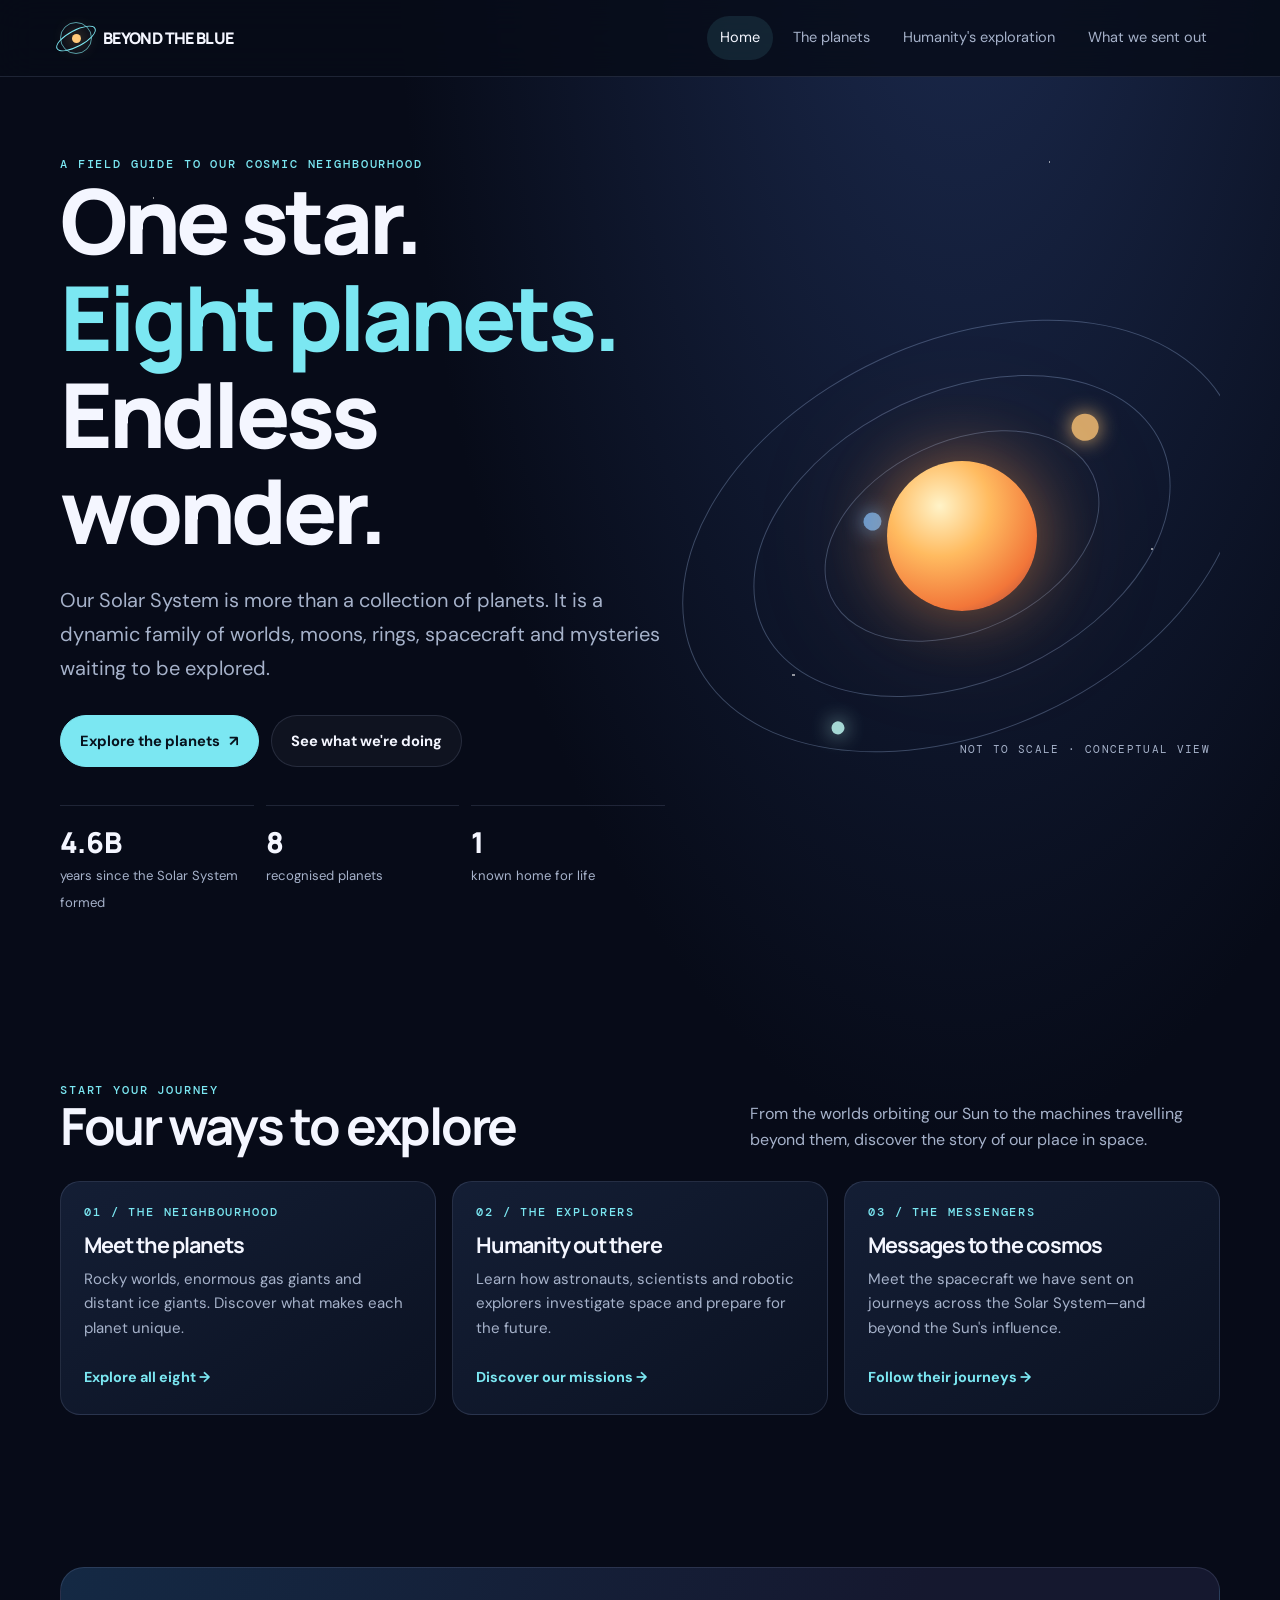
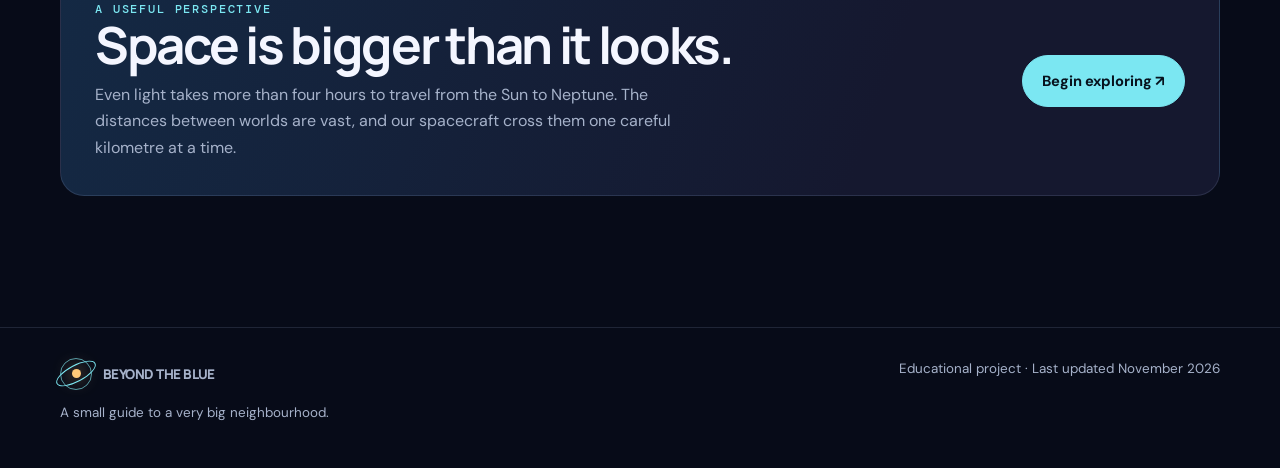
==== index.html @ 7b721534 "All the ai code All the ai code" ====
<!doctype html>
<html lang="en"><head><meta charset="utf-8"><meta name="viewport" content="width=device-width, initial-scale=1"><meta name="description" content="An interactive introduction to our Solar System, space exploration and humanity's spacecraft."><title>Explore the Solar System | Beyond the Blue</title><link rel="stylesheet" href="style.css"></head>
<body><div class="starfield"></div><header class="topbar"><div class="shell nav"><a class="brand" href="index.html"><span class="brand-mark"></span><span>BEYOND THE BLUE</span></a><button class="menu-toggle" aria-expanded="false" aria-label="Open navigation">Menu</button><nav class="navlinks"><a class="active" href="index.html">Home</a><a class="" href="planets.html">The planets</a><a class="" href="humanity.html">Humanity's exploration</a><a class="" href="outbound.html">What we sent out</a></nav></div></header>

<main><section class="shell hero"><div class="hero-copy"><div class="eyebrow">A field guide to our cosmic neighbourhood</div><h1>One star.<br><span>Eight planets.</span><br>Endless wonder.</h1><p class="lead">Our Solar System is more than a collection of planets. It is a dynamic family of worlds, moons, rings, spacecraft and mysteries waiting to be explored.</p><div class="actions"><a class="btn btn-primary" href="planets.html">Explore the planets <span>↗</span></a><a class="btn btn-ghost" href="humanity.html">See what we're doing</a></div><div class="stat-row"><div class="stat"><strong>4.6B</strong><span>years since the Solar System formed</span></div><div class="stat"><strong>8</strong><span>recognised planets</span></div><div class="stat"><strong>1</strong><span>known home for life</span></div></div></div><div class="hero-art" aria-label="Stylised illustration of the Sun and planets"><div class="orbit one"><i class="orb a"></i></div><div class="orbit two"><i class="orb b"></i></div><div class="orbit three"><i class="orb c"></i></div><div class="sun"></div><div class="orbit-label">NOT TO SCALE · CONCEPTUAL VIEW</div></div></section>
<section class="section"><div class="shell"><div class="section-head"><div><div class="eyebrow">Start your journey</div><h2>Four ways to explore</h2></div><p>From the worlds orbiting our Sun to the machines travelling beyond them, discover the story of our place in space.</p></div><div class="grid"><article class="card"><div class="eyebrow">01 / The neighbourhood</div><h3>Meet the planets</h3><p>Rocky worlds, enormous gas giants and distant ice giants. Discover what makes each planet unique.</p><a class="card-link" href="planets.html">Explore all eight →</a></article><article class="card"><div class="eyebrow">02 / The explorers</div><h3>Humanity out there</h3><p>Learn how astronauts, scientists and robotic explorers investigate space and prepare for the future.</p><a class="card-link" href="humanity.html">Discover our missions →</a></article><article class="card"><div class="eyebrow">03 / The messengers</div><h3>Messages to the cosmos</h3><p>Meet the spacecraft we have sent on journeys across the Solar System—and beyond the Sun's influence.</p><a class="card-link" href="outbound.html">Follow their journeys →</a></article></div></div></section>
<section class="section"><div class="shell"><div class="banner"><div><div class="eyebrow">A useful perspective</div><h2>Space is bigger than it looks.</h2><p>Even light takes more than four hours to travel from the Sun to Neptune. The distances between worlds are vast, and our spacecraft cross them one careful kilometre at a time.</p></div><a class="btn btn-primary" href="planets.html">Begin exploring ↗</a></div></div></section></main>

<footer class="footer"><div class="shell footer-inner"><div><a class="brand" href="index.html"><span class="brand-mark"></span><span>BEYOND THE BLUE</span></a><p style="margin:12px 0 0">A small guide to a very big neighbourhood.</p></div><span>Educational project · Last updated November 2026</span></div></footer><script src="script.js"></script></body></html>
---- style.css ----
@import url('https://fonts.googleapis.com/css2?family=DM+Mono:wght@400;500&family=DM+Sans:wght@400;500;600;700&family=Manrope:wght@400;500;600;700;800&display=swap');
:root{--bg:#070b18;--panel:#10182b;--panel2:#131f35;--text:#f4f6ff;--muted:#a6b2ca;--line:rgba(190,207,255,.13);--cyan:#7be7f2;--gold:#ffc979;--violet:#a99bff;--max:1160px}
*{box-sizing:border-box}html{scroll-behavior:smooth}body{margin:0;background:radial-gradient(ellipse at 75% -10%,#1c2b50 0,transparent 42%),var(--bg);color:var(--text);font-family:'DM Sans',sans-serif;line-height:1.65}a{color:inherit;text-decoration:none}button{font:inherit}.shell{width:min(var(--max),calc(100% - 48px));margin:auto}.topbar{position:sticky;top:0;z-index:30;background:rgba(7,11,24,.82);backdrop-filter:blur(18px);border-bottom:1px solid var(--line)}.nav{height:76px;display:flex;align-items:center;justify-content:space-between;gap:24px}.brand{display:flex;align-items:center;gap:11px;font-family:Manrope,sans-serif;font-weight:800;letter-spacing:-.04em}.brand-mark{width:32px;height:32px;border:1px solid rgba(123,231,242,.65);border-radius:50%;position:relative;display:grid;place-items:center}.brand-mark:before{content:"";width:9px;height:9px;border-radius:50%;background:var(--gold);box-shadow:0 0 18px var(--gold)}.brand-mark:after{content:"";position:absolute;width:42px;height:15px;border:1px solid var(--cyan);border-radius:50%;transform:rotate(-28deg)}.navlinks{display:flex;align-items:center;gap:7px}.navlinks a{font-size:.91rem;color:var(--muted);padding:10px 13px;border-radius:999px;transition:.2s}.navlinks a:hover,.navlinks a.active{color:var(--text);background:rgba(123,231,242,.1)}.menu-toggle{display:none;background:none;color:var(--text);border:1px solid var(--line);border-radius:10px;padding:8px 12px}.eyebrow{font:500 .72rem 'DM Mono',monospace;letter-spacing:.16em;text-transform:uppercase;color:var(--cyan)}h1,h2,h3{font-family:Manrope,sans-serif;line-height:1.08;letter-spacing:-.045em;margin:0}h1{font-size:clamp(3.1rem,7vw,6.6rem);font-weight:800}h2{font-size:clamp(2rem,4vw,3.6rem)}h3{font-size:1.35rem}p{color:var(--muted);margin:0 0 1rem}.lead{font-size:clamp(1.08rem,2vw,1.25rem);max-width:640px;line-height:1.7}.hero{min-height:660px;display:grid;grid-template-columns:1.08fr .92fr;align-items:center;gap:40px;padding:80px 0 92px;position:relative;overflow:hidden}.hero-copy{position:relative;z-index:2}.hero h1 span{color:var(--cyan)}.hero .lead{margin:24px 0 30px}.actions{display:flex;gap:12px;flex-wrap:wrap}.btn{display:inline-flex;align-items:center;justify-content:center;gap:9px;padding:13px 19px;border-radius:999px;font-weight:700;font-size:.92rem;border:1px solid var(--line);transition:transform .2s,background .2s}.btn:hover{transform:translateY(-2px)}.btn-primary{background:var(--cyan);color:#07121d;border-color:var(--cyan)}.btn-ghost{color:var(--text);background:rgba(255,255,255,.035)}.hero-art{height:480px;position:relative;display:grid;place-items:center}.sun{width:150px;height:150px;border-radius:50%;background:radial-gradient(circle at 35% 30%,#fff3c8,#ffbb60 35%,#f27639 72%,#8e3b42);box-shadow:0 0 65px #ff9d4b77,0 0 150px #ff9d4b30;position:absolute;z-index:2}.orbit{position:absolute;border:1px solid rgba(179,207,255,.28);border-radius:50%;transform:rotate(-25deg)}.orbit.one{width:290px;height:190px}.orbit.two{width:440px;height:290px}.orbit.three{width:590px;height:390px}.orb{position:absolute;border-radius:50%;box-shadow:0 0 20px currentColor}.orb.a{width:18px;height:18px;background:#5c9bdb;color:#5c9bdb;top:18%;left:21%}.orb.b{width:27px;height:27px;background:#d5a76a;color:#d5a76a;right:11%;top:29%}.orb.c{width:13px;height:13px;background:#a5d7d4;color:#a5d7d4;bottom:17%;left:16%}.orbit-label{position:absolute;bottom:20px;right:10px;font: .7rem 'DM Mono',monospace;color:var(--muted);letter-spacing:.12em}.starfield{position:absolute;inset:0;pointer-events:none;background-image:radial-gradient(1px 1px at 12% 22%,#fff 98%,transparent),radial-gradient(1px 1px at 82% 18%,#fff 98%,transparent),radial-gradient(1.5px 1.5px at 62% 75%,#fff 98%,transparent),radial-gradient(1px 1px at 32% 82%,#fff 98%,transparent),radial-gradient(1px 1px at 90% 61%,#fff 98%,transparent);opacity:.55}.section{padding:76px 0}.section-head{display:flex;justify-content:space-between;align-items:end;gap:30px;margin-bottom:28px}.section-head p{max-width:470px;margin:0}.grid{display:grid;grid-template-columns:repeat(3,1fr);gap:16px}.card{background:linear-gradient(145deg,rgba(21,32,55,.94),rgba(12,19,35,.94));border:1px solid var(--line);border-radius:20px;padding:23px;min-height:190px;position:relative;overflow:hidden}.card p{font-size:.94rem}.card .eyebrow{margin-bottom:13px}.card h3{margin-bottom:10px}.card-link{display:inline-flex;margin-top:9px;color:var(--cyan);font-weight:700;font-size:.9rem}.stat-row{display:grid;grid-template-columns:repeat(3,1fr);gap:12px;margin-top:38px}.stat{border-top:1px solid var(--line);padding-top:16px}.stat strong{display:block;font:800 1.8rem Manrope,sans-serif}.stat span{color:var(--muted);font-size:.82rem}.banner{border:1px solid var(--line);border-radius:24px;padding:34px;background:linear-gradient(110deg,#142944,#15182f 70%);display:flex;align-items:center;justify-content:space-between;gap:24px}.banner p{max-width:580px;margin:10px 0 0}.page-hero{padding:82px 0 54px;position:relative}.page-hero h1{font-size:clamp(2.8rem,6vw,5.4rem);max-width:850px;margin:15px 0 20px}.page-hero .lead{max-width:760px}.planet-layout{display:grid;grid-template-columns:280px 1fr;gap:22px;align-items:start}.planet-list{display:grid;gap:8px;position:sticky;top:96px}.planet-tab{display:flex;align-items:center;gap:13px;text-align:left;padding:12px 14px;border:1px solid transparent;border-radius:13px;background:transparent;color:var(--muted);cursor:pointer}.planet-tab:hover,.planet-tab.active{background:rgba(123,231,242,.08);border-color:var(--line);color:var(--text)}.planet-dot{width:18px;height:18px;border-radius:50%;flex:none;box-shadow:inset -5px -3px 8px #0008}.planet-panel{background:linear-gradient(145deg,#14213a,#0e1729);border:1px solid var(--line);border-radius:24px;padding:30px;min-height:460px}.planet-top{display:flex;align-items:center;gap:28px;margin-bottom:24px}.planet-visual{width:170px;height:170px;border-radius:50%;flex:none;box-shadow:inset -24px -16px 35px #0008,0 0 55px #ffffff12;position:relative;overflow:hidden}.planet-visual:after{content:"";position:absolute;inset:0;background:linear-gradient(115deg,transparent 25%,#ffffff20 47%,transparent 60%)}.planet-title h2{font-size:2.8rem;margin-bottom:8px}.planet-title p{margin:0}.facts{display:grid;grid-template-columns:repeat(3,1fr);gap:10px;margin:24px 0}.fact{padding:14px;background:rgba(255,255,255,.045);border:1px solid var(--line);border-radius:13px}.fact small{display:block;color:var(--muted);font-size:.72rem;text-transform:uppercase;letter-spacing:.1em}.fact strong{font:700 1rem Manrope,sans-serif}.planet-copy{max-width:720px}.planet-copy p{margin-bottom:12px}.note{border-left:2px solid var(--cyan);padding:10px 15px;background:rgba(123,231,242,.06);border-radius:0 10px 10px 0;color:#dceaf4;font-size:.9rem}.feature-grid{display:grid;grid-template-columns:repeat(2,1fr);gap:16px}.feature{padding:25px;border:1px solid var(--line);border-radius:20px;background:rgba(17,27,47,.8)}.feature-number{font:500 .75rem 'DM Mono',monospace;color:var(--cyan);margin-bottom:20px}.feature h3{margin-bottom:12px}.feature p{margin:0}.timeline{position:relative;margin:34px 0 0;padding-left:28px}.timeline:before{content:"";position:absolute;left:6px;top:8px;bottom:10px;width:1px;background:linear-gradient(var(--cyan),transparent)}.timeline-item{position:relative;padding:0 0 28px 20px}.timeline-item:before{content:"";position:absolute;left:-27px;top:6px;width:9px;height:9px;background:var(--cyan);border-radius:50%;box-shadow:0 0 15px var(--cyan)}.timeline-item .year{font:500 .75rem 'DM Mono',monospace;color:var(--cyan);margin-bottom:6px}.mission-grid{display:grid;grid-template-columns:repeat(2,1fr);gap:16px}.mission-card{padding:24px;border:1px solid var(--line);border-radius:19px;background:linear-gradient(145deg,rgba(20,32,55,.95),rgba(12,19,35,.95))}.mission-card .tag{font:500 .68rem 'DM Mono',monospace;color:var(--gold);letter-spacing:.12em;text-transform:uppercase}.mission-card h3{margin:12px 0}.mission-card p{margin:0 0 12px}.mission-card a{color:var(--cyan);font-size:.88rem;font-weight:700}.footer{border-top:1px solid var(--line);padding:30px 0 44px;margin-top:55px;color:var(--muted);font-size:.84rem}.footer-inner{display:flex;justify-content:space-between;gap:20px;flex-wrap:wrap}.sources{display:grid;gap:12px}.source{padding:15px 18px;border:1px solid var(--line);border-radius:13px;background:rgba(255,255,255,.025)}.source a{color:var(--cyan);font-weight:600}.source small{display:block;color:var(--muted);margin-top:4px}.mobile-only{display:none}
@media(max-width:850px){.hero{grid-template-columns:1fr;padding-top:65px;min-height:auto}.hero-art{height:380px;grid-row:1}.hero-copy{grid-row:2}.grid{grid-template-columns:repeat(2,1fr)}.planet-layout{grid-template-columns:1fr}.planet-list{position:static;display:flex;overflow:auto;padding-bottom:8px}.planet-tab{white-space:nowrap}.planet-panel{min-height:0}}
@media(max-width:620px){.shell{width:min(100% - 32px,var(--max))}.nav{height:66px}.menu-toggle{display:block}.navlinks{display:none;position:absolute;top:66px;left:0;right:0;background:#0a1020;border-bottom:1px solid var(--line);padding:12px 16px 18px;flex-direction:column;align-items:stretch}.navlinks.open{display:flex}.navlinks a{padding:12px}.hero{padding:38px 0 60px;gap:4px}.hero-art{height:300px}.sun{width:104px;height:104px}.orbit.one{width:210px;height:140px}.orbit.two{width:310px;height:205px}.orbit.three{width:400px;height:270px}.section{padding:54px 0}.section-head{display:block}.section-head p{margin-top:13px}.grid,.feature-grid,.mission-grid{grid-template-columns:1fr}.stat-row{grid-template-columns:1fr 1fr}.banner{display:block;padding:25px}.banner .btn{margin-top:20px}.page-hero{padding:56px 0 35px}.planet-top{align-items:flex-start;gap:18px}.planet-visual{width:105px;height:105px}.planet-title h2{font-size:2rem}.planet-panel{padding:20px}.facts{grid-template-columns:1fr 1fr}.footer-inner{display:block}.footer-inner span{display:block;margin-top:8px}}
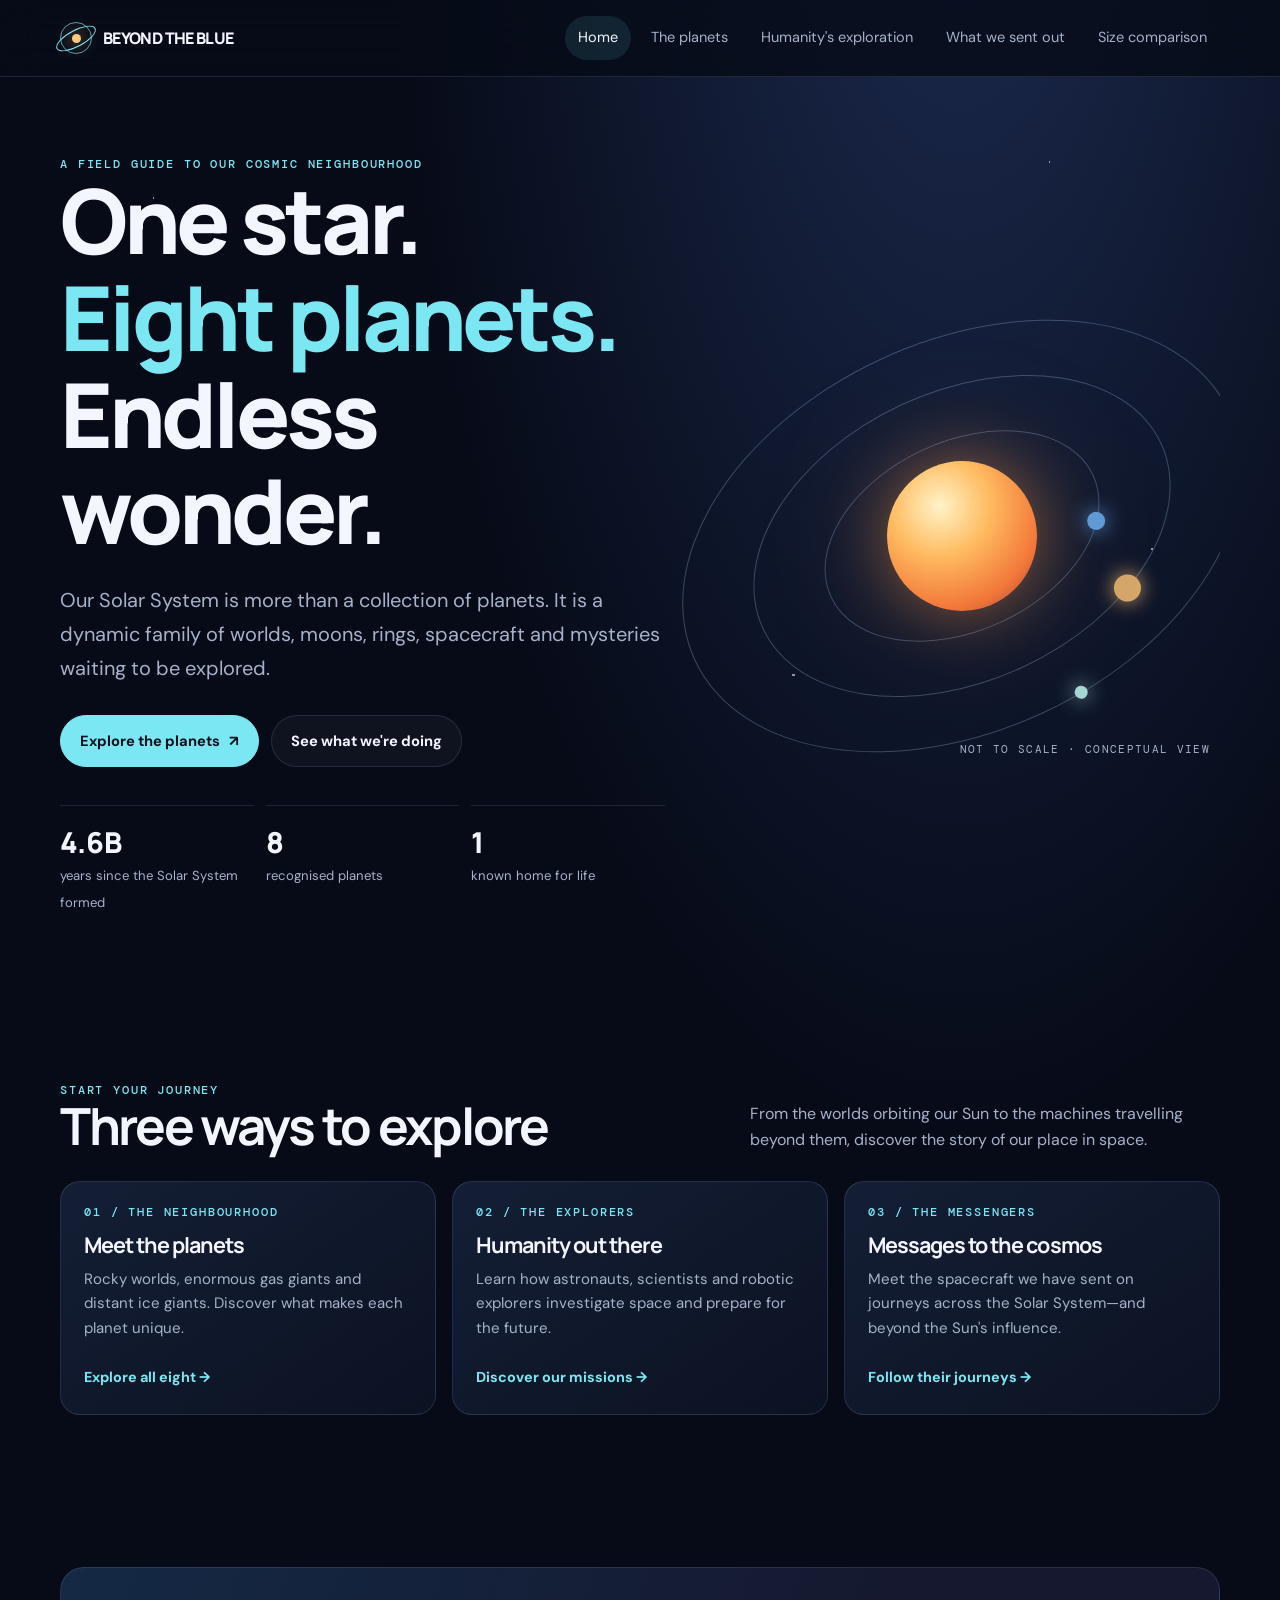
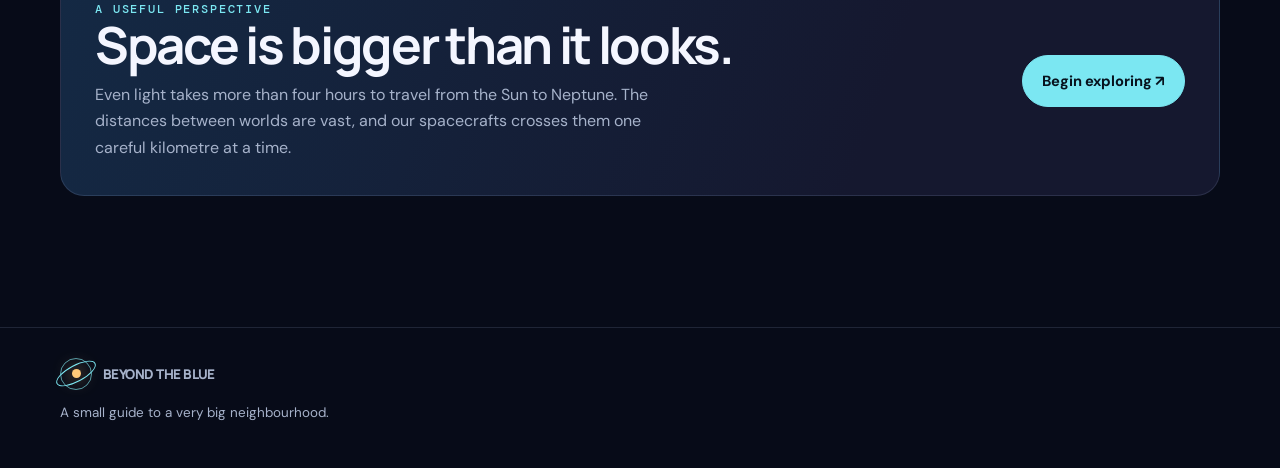
==== commit 7e18b9df: "Human changes" ====
--- a/index.html
+++ b/index.html
@@ -1,9 +1,125 @@
 <!doctype html>
-<html lang="en"><head><meta charset="utf-8"><meta name="viewport" content="width=device-width, initial-scale=1"><meta name="description" content="An interactive introduction to our Solar System, space exploration and humanity's spacecraft."><title>Explore the Solar System | Beyond the Blue</title><link rel="stylesheet" href="style.css"></head>
-<body><div class="starfield"></div><header class="topbar"><div class="shell nav"><a class="brand" href="index.html"><span class="brand-mark"></span><span>BEYOND THE BLUE</span></a><button class="menu-toggle" aria-expanded="false" aria-label="Open navigation">Menu</button><nav class="navlinks"><a class="active" href="index.html">Home</a><a class="" href="planets.html">The planets</a><a class="" href="humanity.html">Humanity's exploration</a><a class="" href="outbound.html">What we sent out</a></nav></div></header>
+<html lang="en"><head><meta charset="utf-8"><meta name="viewport"
+            content="width=device-width, initial-scale=1"><meta
+            name="description"
+            content="An interactive introduction to our Solar System, space exploration and humanity's spacecraft."><title>Explore
+            the Solar System | Beyond the Blue</title><link rel="stylesheet"
+            href="style.css"></head>
+    <body><div class="starfield"></div><header class="topbar"><div
+                class="shell nav"><a class="brand" href="index.html"><span
+                        class="brand-mark"></span><span>BEYOND THE
+                        BLUE</span></a><button class="menu-toggle"
+                    aria-expanded="false"
+                    aria-label="Open navigation">Menu</button><nav
+                    class="navlinks"><a class="active"
+                        href="index.html">Home</a><a class
+                        href="planets.html">The planets</a><a class
+                        href="humanity.html">Humanity's exploration</a><a class
+                        href="outbound.html">What we sent
+                        out</a>
+                    <a class href="size.html">Size comparison</a></nav></div></header>
 
-<main><section class="shell hero"><div class="hero-copy"><div class="eyebrow">A field guide to our cosmic neighbourhood</div><h1>One star.<br><span>Eight planets.</span><br>Endless wonder.</h1><p class="lead">Our Solar System is more than a collection of planets. It is a dynamic family of worlds, moons, rings, spacecraft and mysteries waiting to be explored.</p><div class="actions"><a class="btn btn-primary" href="planets.html">Explore the planets <span>↗</span></a><a class="btn btn-ghost" href="humanity.html">See what we're doing</a></div><div class="stat-row"><div class="stat"><strong>4.6B</strong><span>years since the Solar System formed</span></div><div class="stat"><strong>8</strong><span>recognised planets</span></div><div class="stat"><strong>1</strong><span>known home for life</span></div></div></div><div class="hero-art" aria-label="Stylised illustration of the Sun and planets"><div class="orbit one"><i class="orb a"></i></div><div class="orbit two"><i class="orb b"></i></div><div class="orbit three"><i class="orb c"></i></div><div class="sun"></div><div class="orbit-label">NOT TO SCALE · CONCEPTUAL VIEW</div></div></section>
-<section class="section"><div class="shell"><div class="section-head"><div><div class="eyebrow">Start your journey</div><h2>Four ways to explore</h2></div><p>From the worlds orbiting our Sun to the machines travelling beyond them, discover the story of our place in space.</p></div><div class="grid"><article class="card"><div class="eyebrow">01 / The neighbourhood</div><h3>Meet the planets</h3><p>Rocky worlds, enormous gas giants and distant ice giants. Discover what makes each planet unique.</p><a class="card-link" href="planets.html">Explore all eight →</a></article><article class="card"><div class="eyebrow">02 / The explorers</div><h3>Humanity out there</h3><p>Learn how astronauts, scientists and robotic explorers investigate space and prepare for the future.</p><a class="card-link" href="humanity.html">Discover our missions →</a></article><article class="card"><div class="eyebrow">03 / The messengers</div><h3>Messages to the cosmos</h3><p>Meet the spacecraft we have sent on journeys across the Solar System—and beyond the Sun's influence.</p><a class="card-link" href="outbound.html">Follow their journeys →</a></article></div></div></section>
-<section class="section"><div class="shell"><div class="banner"><div><div class="eyebrow">A useful perspective</div><h2>Space is bigger than it looks.</h2><p>Even light takes more than four hours to travel from the Sun to Neptune. The distances between worlds are vast, and our spacecraft cross them one careful kilometre at a time.</p></div><a class="btn btn-primary" href="planets.html">Begin exploring ↗</a></div></div></section></main>
+        <main><section class="shell hero"><div class="hero-copy"><div
+                        class="eyebrow">A field guide to our cosmic
+                        neighbourhood</div><h1>One star.<br><span>Eight
+                            planets.</span><br>Endless wonder.</h1><p
+                        class="lead">Our Solar System is more than a collection
+                        of planets. It is a dynamic family of worlds, moons,
+                        rings, spacecraft and mysteries waiting to be
+                        explored.</p><div class="actions"><a
+                            class="btn btn-primary" href="planets.html">Explore
+                            the planets <span>↗</span></a><a
+                            class="btn btn-ghost" href="humanity.html">See what
+                            we're doing</a></div><div class="stat-row"><div
+                            class="stat"><strong>4.6B</strong><span>years since
+                                the Solar System formed</span></div><div
+                            class="stat"><strong>8</strong><span>recognised
+                                planets</span></div><div
+                            class="stat"><strong>1</strong><span>known home for
+                                life</span></div></div></div><div
+                    class="hero-art"
+                    aria-label="Stylised illustration of the Sun and planets"><div
+                        class="orbit one"><i class="orb a" ></i></div><div
+                        class="orbit two"><i class="orb b"></i></div><div
+                        class="orbit three"><i class="orb c"></i></div><div
+                        class="sun"></div><div class="orbit-label">NOT TO SCALE
+                        · CONCEPTUAL VIEW</div></div>
+                    <script>
+                        const orbits = document.querySelectorAll(".orbit");
 
-<footer class="footer"><div class="shell footer-inner"><div><a class="brand" href="index.html"><span class="brand-mark"></span><span>BEYOND THE BLUE</span></a><p style="margin:12px 0 0">A small guide to a very big neighbourhood.</p></div><span>Educational project · Last updated November 2026</span></div></footer><script src="script.js"></script></body></html>+                        const speeds = [0.01, 0.007, 0.004];
+
+                        const angles = [0, 120, 240];
+
+                        function animate() {
+                            orbits.forEach((orbit, index) => {
+                                const planet = orbit.querySelector(".orb");
+
+                                if (!planet) return;
+
+                                const width = orbit.clientWidth;
+                                const height = orbit.clientHeight;
+
+                                // Update angle
+                                angles[index] += speeds[index];
+
+                                // Calculate position along the orbit
+                                const x = (width / 2) * Math.cos(angles[index]);
+                                const y = (height / 2) * Math.sin(angles[index]);
+
+                                // Position planet
+                                planet.style.left = `calc(50% + ${x}px)`;
+                                planet.style.top = `calc(50% + ${y}px)`;
+                            });
+
+                            requestAnimationFrame(animate);
+                        }
+
+                        animate();
+                    </script></section>
+            <section class="section"><div class="shell"><div
+                        class="section-head"><div><div class="eyebrow">Start
+                                your journey</div><h2>Three ways to
+                                explore</h2></div><p>From the worlds orbiting
+                            our Sun to the machines travelling beyond them,
+                            discover the story of our place in
+                            space.</p></div><div class="grid"><article
+                            class="card"><div class="eyebrow">01 / The
+                                neighbourhood</div><h3>Meet the
+                                planets</h3><p>Rocky worlds, enormous gas giants
+                                and distant ice giants. Discover what makes each
+                                planet unique.</p><a class="card-link"
+                                href="planets.html">Explore all eight
+                                →</a></article><article class="card"><div
+                                class="eyebrow">02 / The
+                                explorers</div><h3>Humanity out
+                                there</h3><p>Learn how astronauts, scientists
+                                and robotic explorers investigate space and
+                                prepare for the future.</p><a class="card-link"
+                                href="humanity.html">Discover our missions
+                                →</a></article><article class="card"><div
+                                class="eyebrow">03 / The
+                                messengers</div><h3>Messages to the
+                                cosmos</h3><p>Meet the spacecraft we have sent
+                                on journeys across the Solar System—and beyond
+                                the Sun's influence.</p><a class="card-link"
+                                href="outbound.html">Follow their journeys
+                                →</a></article></div></div></section>
+            <section class="section"><div class="shell"><div
+                        class="banner"><div><div class="eyebrow">A useful
+                                perspective</div><h2>Space is bigger than it
+                                looks.</h2><p>Even light takes more than four
+                                hours to travel from the Sun to Neptune. The
+                                distances between worlds are vast, and our
+                                spacecrafts crosses them one careful kilometre at a
+                                time.</p></div><a class="btn btn-primary"
+                            href="planets.html">Begin exploring
+                            ↗</a></div></div></section></main>
+
+        <footer class="footer"><div class="shell footer-inner"><div><a
+                        class="brand" href="index.html"><span
+                            class="brand-mark"></span><span>BEYOND THE
+                            BLUE</span></a><p style="margin:12px 0 0">A small
+                        guide to a very big
+                        neighbourhood.</p></div></div></footer><script
+            src="script.js"></script></body></html>
--- a/style.css
+++ b/style.css
@@ -1,6 +1,861 @@
-
 @import url('https://fonts.googleapis.com/css2?family=DM+Mono:wght@400;500&family=DM+Sans:wght@400;500;600;700&family=Manrope:wght@400;500;600;700;800&display=swap');
-:root{--bg:#070b18;--panel:#10182b;--panel2:#131f35;--text:#f4f6ff;--muted:#a6b2ca;--line:rgba(190,207,255,.13);--cyan:#7be7f2;--gold:#ffc979;--violet:#a99bff;--max:1160px}
-*{box-sizing:border-box}html{scroll-behavior:smooth}body{margin:0;background:radial-gradient(ellipse at 75% -10%,#1c2b50 0,transparent 42%),var(--bg);color:var(--text);font-family:'DM Sans',sans-serif;line-height:1.65}a{color:inherit;text-decoration:none}button{font:inherit}.shell{width:min(var(--max),calc(100% - 48px));margin:auto}.topbar{position:sticky;top:0;z-index:30;background:rgba(7,11,24,.82);backdrop-filter:blur(18px);border-bottom:1px solid var(--line)}.nav{height:76px;display:flex;align-items:center;justify-content:space-between;gap:24px}.brand{display:flex;align-items:center;gap:11px;font-family:Manrope,sans-serif;font-weight:800;letter-spacing:-.04em}.brand-mark{width:32px;height:32px;border:1px solid rgba(123,231,242,.65);border-radius:50%;position:relative;display:grid;place-items:center}.brand-mark:before{content:"";width:9px;height:9px;border-radius:50%;background:var(--gold);box-shadow:0 0 18px var(--gold)}.brand-mark:after{content:"";position:absolute;width:42px;height:15px;border:1px solid var(--cyan);border-radius:50%;transform:rotate(-28deg)}.navlinks{display:flex;align-items:center;gap:7px}.navlinks a{font-size:.91rem;color:var(--muted);padding:10px 13px;border-radius:999px;transition:.2s}.navlinks a:hover,.navlinks a.active{color:var(--text);background:rgba(123,231,242,.1)}.menu-toggle{display:none;background:none;color:var(--text);border:1px solid var(--line);border-radius:10px;padding:8px 12px}.eyebrow{font:500 .72rem 'DM Mono',monospace;letter-spacing:.16em;text-transform:uppercase;color:var(--cyan)}h1,h2,h3{font-family:Manrope,sans-serif;line-height:1.08;letter-spacing:-.045em;margin:0}h1{font-size:clamp(3.1rem,7vw,6.6rem);font-weight:800}h2{font-size:clamp(2rem,4vw,3.6rem)}h3{font-size:1.35rem}p{color:var(--muted);margin:0 0 1rem}.lead{font-size:clamp(1.08rem,2vw,1.25rem);max-width:640px;line-height:1.7}.hero{min-height:660px;display:grid;grid-template-columns:1.08fr .92fr;align-items:center;gap:40px;padding:80px 0 92px;position:relative;overflow:hidden}.hero-copy{position:relative;z-index:2}.hero h1 span{color:var(--cyan)}.hero .lead{margin:24px 0 30px}.actions{display:flex;gap:12px;flex-wrap:wrap}.btn{display:inline-flex;align-items:center;justify-content:center;gap:9px;padding:13px 19px;border-radius:999px;font-weight:700;font-size:.92rem;border:1px solid var(--line);transition:transform .2s,background .2s}.btn:hover{transform:translateY(-2px)}.btn-primary{background:var(--cyan);color:#07121d;border-color:var(--cyan)}.btn-ghost{color:var(--text);background:rgba(255,255,255,.035)}.hero-art{height:480px;position:relative;display:grid;place-items:center}.sun{width:150px;height:150px;border-radius:50%;background:radial-gradient(circle at 35% 30%,#fff3c8,#ffbb60 35%,#f27639 72%,#8e3b42);box-shadow:0 0 65px #ff9d4b77,0 0 150px #ff9d4b30;position:absolute;z-index:2}.orbit{position:absolute;border:1px solid rgba(179,207,255,.28);border-radius:50%;transform:rotate(-25deg)}.orbit.one{width:290px;height:190px}.orbit.two{width:440px;height:290px}.orbit.three{width:590px;height:390px}.orb{position:absolute;border-radius:50%;box-shadow:0 0 20px currentColor}.orb.a{width:18px;height:18px;background:#5c9bdb;color:#5c9bdb;top:18%;left:21%}.orb.b{width:27px;height:27px;background:#d5a76a;color:#d5a76a;right:11%;top:29%}.orb.c{width:13px;height:13px;background:#a5d7d4;color:#a5d7d4;bottom:17%;left:16%}.orbit-label{position:absolute;bottom:20px;right:10px;font: .7rem 'DM Mono',monospace;color:var(--muted);letter-spacing:.12em}.starfield{position:absolute;inset:0;pointer-events:none;background-image:radial-gradient(1px 1px at 12% 22%,#fff 98%,transparent),radial-gradient(1px 1px at 82% 18%,#fff 98%,transparent),radial-gradient(1.5px 1.5px at 62% 75%,#fff 98%,transparent),radial-gradient(1px 1px at 32% 82%,#fff 98%,transparent),radial-gradient(1px 1px at 90% 61%,#fff 98%,transparent);opacity:.55}.section{padding:76px 0}.section-head{display:flex;justify-content:space-between;align-items:end;gap:30px;margin-bottom:28px}.section-head p{max-width:470px;margin:0}.grid{display:grid;grid-template-columns:repeat(3,1fr);gap:16px}.card{background:linear-gradient(145deg,rgba(21,32,55,.94),rgba(12,19,35,.94));border:1px solid var(--line);border-radius:20px;padding:23px;min-height:190px;position:relative;overflow:hidden}.card p{font-size:.94rem}.card .eyebrow{margin-bottom:13px}.card h3{margin-bottom:10px}.card-link{display:inline-flex;margin-top:9px;color:var(--cyan);font-weight:700;font-size:.9rem}.stat-row{display:grid;grid-template-columns:repeat(3,1fr);gap:12px;margin-top:38px}.stat{border-top:1px solid var(--line);padding-top:16px}.stat strong{display:block;font:800 1.8rem Manrope,sans-serif}.stat span{color:var(--muted);font-size:.82rem}.banner{border:1px solid var(--line);border-radius:24px;padding:34px;background:linear-gradient(110deg,#142944,#15182f 70%);display:flex;align-items:center;justify-content:space-between;gap:24px}.banner p{max-width:580px;margin:10px 0 0}.page-hero{padding:82px 0 54px;position:relative}.page-hero h1{font-size:clamp(2.8rem,6vw,5.4rem);max-width:850px;margin:15px 0 20px}.page-hero .lead{max-width:760px}.planet-layout{display:grid;grid-template-columns:280px 1fr;gap:22px;align-items:start}.planet-list{display:grid;gap:8px;position:sticky;top:96px}.planet-tab{display:flex;align-items:center;gap:13px;text-align:left;padding:12px 14px;border:1px solid transparent;border-radius:13px;background:transparent;color:var(--muted);cursor:pointer}.planet-tab:hover,.planet-tab.active{background:rgba(123,231,242,.08);border-color:var(--line);color:var(--text)}.planet-dot{width:18px;height:18px;border-radius:50%;flex:none;box-shadow:inset -5px -3px 8px #0008}.planet-panel{background:linear-gradient(145deg,#14213a,#0e1729);border:1px solid var(--line);border-radius:24px;padding:30px;min-height:460px}.planet-top{display:flex;align-items:center;gap:28px;margin-bottom:24px}.planet-visual{width:170px;height:170px;border-radius:50%;flex:none;box-shadow:inset -24px -16px 35px #0008,0 0 55px #ffffff12;position:relative;overflow:hidden}.planet-visual:after{content:"";position:absolute;inset:0;background:linear-gradient(115deg,transparent 25%,#ffffff20 47%,transparent 60%)}.planet-title h2{font-size:2.8rem;margin-bottom:8px}.planet-title p{margin:0}.facts{display:grid;grid-template-columns:repeat(3,1fr);gap:10px;margin:24px 0}.fact{padding:14px;background:rgba(255,255,255,.045);border:1px solid var(--line);border-radius:13px}.fact small{display:block;color:var(--muted);font-size:.72rem;text-transform:uppercase;letter-spacing:.1em}.fact strong{font:700 1rem Manrope,sans-serif}.planet-copy{max-width:720px}.planet-copy p{margin-bottom:12px}.note{border-left:2px solid var(--cyan);padding:10px 15px;background:rgba(123,231,242,.06);border-radius:0 10px 10px 0;color:#dceaf4;font-size:.9rem}.feature-grid{display:grid;grid-template-columns:repeat(2,1fr);gap:16px}.feature{padding:25px;border:1px solid var(--line);border-radius:20px;background:rgba(17,27,47,.8)}.feature-number{font:500 .75rem 'DM Mono',monospace;color:var(--cyan);margin-bottom:20px}.feature h3{margin-bottom:12px}.feature p{margin:0}.timeline{position:relative;margin:34px 0 0;padding-left:28px}.timeline:before{content:"";position:absolute;left:6px;top:8px;bottom:10px;width:1px;background:linear-gradient(var(--cyan),transparent)}.timeline-item{position:relative;padding:0 0 28px 20px}.timeline-item:before{content:"";position:absolute;left:-27px;top:6px;width:9px;height:9px;background:var(--cyan);border-radius:50%;box-shadow:0 0 15px var(--cyan)}.timeline-item .year{font:500 .75rem 'DM Mono',monospace;color:var(--cyan);margin-bottom:6px}.mission-grid{display:grid;grid-template-columns:repeat(2,1fr);gap:16px}.mission-card{padding:24px;border:1px solid var(--line);border-radius:19px;background:linear-gradient(145deg,rgba(20,32,55,.95),rgba(12,19,35,.95))}.mission-card .tag{font:500 .68rem 'DM Mono',monospace;color:var(--gold);letter-spacing:.12em;text-transform:uppercase}.mission-card h3{margin:12px 0}.mission-card p{margin:0 0 12px}.mission-card a{color:var(--cyan);font-size:.88rem;font-weight:700}.footer{border-top:1px solid var(--line);padding:30px 0 44px;margin-top:55px;color:var(--muted);font-size:.84rem}.footer-inner{display:flex;justify-content:space-between;gap:20px;flex-wrap:wrap}.sources{display:grid;gap:12px}.source{padding:15px 18px;border:1px solid var(--line);border-radius:13px;background:rgba(255,255,255,.025)}.source a{color:var(--cyan);font-weight:600}.source small{display:block;color:var(--muted);margin-top:4px}.mobile-only{display:none}
-@media(max-width:850px){.hero{grid-template-columns:1fr;padding-top:65px;min-height:auto}.hero-art{height:380px;grid-row:1}.hero-copy{grid-row:2}.grid{grid-template-columns:repeat(2,1fr)}.planet-layout{grid-template-columns:1fr}.planet-list{position:static;display:flex;overflow:auto;padding-bottom:8px}.planet-tab{white-space:nowrap}.planet-panel{min-height:0}}
-@media(max-width:620px){.shell{width:min(100% - 32px,var(--max))}.nav{height:66px}.menu-toggle{display:block}.navlinks{display:none;position:absolute;top:66px;left:0;right:0;background:#0a1020;border-bottom:1px solid var(--line);padding:12px 16px 18px;flex-direction:column;align-items:stretch}.navlinks.open{display:flex}.navlinks a{padding:12px}.hero{padding:38px 0 60px;gap:4px}.hero-art{height:300px}.sun{width:104px;height:104px}.orbit.one{width:210px;height:140px}.orbit.two{width:310px;height:205px}.orbit.three{width:400px;height:270px}.section{padding:54px 0}.section-head{display:block}.section-head p{margin-top:13px}.grid,.feature-grid,.mission-grid{grid-template-columns:1fr}.stat-row{grid-template-columns:1fr 1fr}.banner{display:block;padding:25px}.banner .btn{margin-top:20px}.page-hero{padding:56px 0 35px}.planet-top{align-items:flex-start;gap:18px}.planet-visual{width:105px;height:105px}.planet-title h2{font-size:2rem}.planet-panel{padding:20px}.facts{grid-template-columns:1fr 1fr}.footer-inner{display:block}.footer-inner span{display:block;margin-top:8px}}
+
+:root {
+    --bg: #070b18;
+    --panel: #10182b;
+    --panel2: #131f35;
+    --text: #f4f6ff;
+    --muted: #a6b2ca;
+    --line: rgba(190, 207, 255, .13);
+    --cyan: #7be7f2;
+    --gold: #ffc979;
+    --violet: #a99bff;
+    --max: 1160px
+}
+
+* {
+    box-sizing: border-box
+}
+
+html {
+    scroll-behavior: smooth
+}
+
+body {
+    margin: 0;
+    background: radial-gradient(ellipse at 75% -10%, #1c2b50 0, transparent 42%), var(--bg);
+    color: var(--text);
+    font-family: 'DM Sans', sans-serif;
+    line-height: 1.65
+}
+
+a {
+    color: inherit;
+    text-decoration: none
+}
+
+button {
+    font: inherit
+}
+
+.shell {
+    width: min(var(--max), calc(100% - 48px));
+    margin: auto
+}
+
+.topbar {
+    position: sticky;
+    top: 0;
+    z-index: 30;
+    background: rgba(7, 11, 24, .82);
+    backdrop-filter: blur(18px);
+    border-bottom: 1px solid var(--line)
+}
+
+.nav {
+    height: 76px;
+    display: flex;
+    align-items: center;
+    justify-content: space-between;
+    gap: 24px
+}
+
+.brand {
+    display: flex;
+    align-items: center;
+    gap: 11px;
+    font-family: Manrope, sans-serif;
+    font-weight: 800;
+    letter-spacing: -.04em
+}
+
+.brand-mark {
+    width: 32px;
+    height: 32px;
+    border: 1px solid rgba(123, 231, 242, .65);
+    border-radius: 50%;
+    position: relative;
+    display: grid;
+    place-items: center
+}
+
+.brand-mark:before {
+    content: "";
+    width: 9px;
+    height: 9px;
+    border-radius: 50%;
+    background: var(--gold);
+    box-shadow: 0 0 18px var(--gold)
+}
+
+.brand-mark:after {
+    content: "";
+    position: absolute;
+    width: 42px;
+    height: 15px;
+    border: 1px solid var(--cyan);
+    border-radius: 50%;
+    transform: rotate(-28deg)
+}
+
+.navlinks {
+    display: flex;
+    align-items: center;
+    gap: 7px
+}
+
+.navlinks a {
+    font-size: .91rem;
+    color: var(--muted);
+    padding: 10px 13px;
+    border-radius: 999px;
+    transition: .2s
+}
+
+.navlinks a:hover,
+.navlinks a.active {
+    color: var(--text);
+    background: rgba(123, 231, 242, .1)
+}
+
+.menu-toggle {
+    display: none;
+    background: none;
+    color: var(--text);
+    border: 1px solid var(--line);
+    border-radius: 10px;
+    padding: 8px 12px
+}
+
+.eyebrow {
+    font: 500 .72rem 'DM Mono', monospace;
+    letter-spacing: .16em;
+    text-transform: uppercase;
+    color: var(--cyan)
+}
+
+h1,
+h2,
+h3 {
+    font-family: Manrope, sans-serif;
+    line-height: 1.08;
+    letter-spacing: -.045em;
+    margin: 0
+}
+
+h1 {
+    font-size: clamp(3.1rem, 7vw, 6.6rem);
+    font-weight: 800
+}
+
+h2 {
+    font-size: clamp(2rem, 4vw, 3.6rem)
+}
+
+h3 {
+    font-size: 1.35rem
+}
+
+p {
+    color: var(--muted);
+    margin: 0 0 1rem
+}
+
+.lead {
+    font-size: clamp(1.08rem, 2vw, 1.25rem);
+    max-width: 640px;
+    line-height: 1.7
+}
+
+.hero {
+    min-height: 660px;
+    display: grid;
+    grid-template-columns: 1.08fr .92fr;
+    align-items: center;
+    gap: 40px;
+    padding: 80px 0 92px;
+    position: relative;
+    overflow: hidden
+}
+
+.hero-copy {
+    position: relative;
+    z-index: 2
+}
+
+.hero h1 span {
+    color: var(--cyan)
+}
+
+.hero .lead {
+    margin: 24px 0 30px
+}
+
+.actions {
+    display: flex;
+    gap: 12px;
+    flex-wrap: wrap
+}
+
+.btn {
+    display: inline-flex;
+    align-items: center;
+    justify-content: center;
+    gap: 9px;
+    padding: 13px 19px;
+    border-radius: 999px;
+    font-weight: 700;
+    font-size: .92rem;
+    border: 1px solid var(--line);
+    transition: transform .2s, background .2s
+}
+
+.btn:hover {
+    transform: translateY(-2px)
+}
+
+.btn-primary {
+    background: var(--cyan);
+    color: #07121d;
+    border-color: var(--cyan)
+}
+
+.btn-ghost {
+    color: var(--text);
+    background: rgba(255, 255, 255, .035)
+}
+
+.hero-art {
+    height: 480px;
+    position: relative;
+    display: grid;
+    place-items: center
+}
+
+.sun {
+    width: 150px;
+    height: 150px;
+    border-radius: 50%;
+    background: radial-gradient(circle at 35% 30%, #fff3c8, #ffbb60 35%, #f27639 72%, #8e3b42);
+    box-shadow: 0 0 65px #ff9d4b77, 0 0 150px #ff9d4b30;
+    position: absolute;
+    z-index: 2
+}
+
+.orbit {
+    position: absolute;
+    border: 1px solid rgba(179, 207, 255, .28);
+    border-radius: 50%;
+    transform: rotate(-25deg)
+}
+
+.orbit.one {
+    width: 290px;
+    height: 190px
+}
+
+.orbit.two {
+    width: 440px;
+    height: 290px
+}
+
+.orbit.three {
+    width: 590px;
+    height: 390px
+}
+
+.orb {
+    position: absolute;
+    border-radius: 50%;
+    box-shadow: 0 0 20px currentColor;
+    transform: translate(-50%, -50%);
+}
+
+.orb.a {
+    width: 18px;
+    height: 18px;
+    background: #5c9bdb;
+    color: #5c9bdb;
+    top: 18%;
+    left: 21%
+}
+
+.orb.b {
+    width: 27px;
+    height: 27px;
+    background: #d5a76a;
+    color: #d5a76a;
+    right: 11%;
+    top: 29%
+}
+
+.orb.c {
+    width: 13px;
+    height: 13px;
+    background: #a5d7d4;
+    color: #a5d7d4;
+    bottom: 17%;
+    left: 16%
+}
+
+.orbit-label {
+    position: absolute;
+    bottom: 20px;
+    right: 10px;
+    font: .7rem 'DM Mono', monospace;
+    color: var(--muted);
+    letter-spacing: .12em
+}
+
+.starfield {
+    position: absolute;
+    inset: 0;
+    pointer-events: none;
+    background-image: radial-gradient(1px 1px at 12% 22%, #fff 98%, transparent), radial-gradient(1px 1px at 82% 18%, #fff 98%, transparent), radial-gradient(1.5px 1.5px at 62% 75%, #fff 98%, transparent), radial-gradient(1px 1px at 32% 82%, #fff 98%, transparent), radial-gradient(1px 1px at 90% 61%, #fff 98%, transparent);
+    opacity: .55
+}
+
+.section {
+    padding: 76px 0
+}
+
+.section-head {
+    display: flex;
+    justify-content: space-between;
+    align-items: end;
+    gap: 30px;
+    margin-bottom: 28px
+}
+
+.section-head p {
+    max-width: 470px;
+    margin: 0
+}
+
+.grid {
+    display: grid;
+    grid-template-columns: repeat(3, 1fr);
+    gap: 16px
+}
+
+.card {
+    background: linear-gradient(145deg, rgba(21, 32, 55, .94), rgba(12, 19, 35, .94));
+    border: 1px solid var(--line);
+    border-radius: 20px;
+    padding: 23px;
+    min-height: 190px;
+    position: relative;
+    overflow: hidden
+}
+
+.card p {
+    font-size: .94rem
+}
+
+.card .eyebrow {
+    margin-bottom: 13px
+}
+
+.card h3 {
+    margin-bottom: 10px
+}
+
+.card-link {
+    display: inline-flex;
+    margin-top: 9px;
+    color: var(--cyan);
+    font-weight: 700;
+    font-size: .9rem
+}
+
+.stat-row {
+    display: grid;
+    grid-template-columns: repeat(3, 1fr);
+    gap: 12px;
+    margin-top: 38px
+}
+
+.stat {
+    border-top: 1px solid var(--line);
+    padding-top: 16px
+}
+
+.stat strong {
+    display: block;
+    font: 800 1.8rem Manrope, sans-serif
+}
+
+.stat span {
+    color: var(--muted);
+    font-size: .82rem
+}
+
+.banner {
+    border: 1px solid var(--line);
+    border-radius: 24px;
+    padding: 34px;
+    background: linear-gradient(110deg, #142944, #15182f 70%);
+    display: flex;
+    align-items: center;
+    justify-content: space-between;
+    gap: 24px
+}
+
+.banner p {
+    max-width: 580px;
+    margin: 10px 0 0
+}
+
+.page-hero {
+    padding: 82px 0 54px;
+    position: relative
+}
+
+.page-hero h1 {
+    font-size: clamp(2.8rem, 6vw, 5.4rem);
+    max-width: 850px;
+    margin: 15px 0 20px
+}
+
+.page-hero .lead {
+    max-width: 760px
+}
+
+.planet-layout {
+    display: grid;
+    grid-template-columns: 280px 1fr;
+    gap: 22px;
+    align-items: start
+}
+
+.planet-list {
+    display: grid;
+    gap: 8px;
+    position: sticky;
+    top: 96px
+}
+
+.planet-tab {
+    display: flex;
+    align-items: center;
+    gap: 13px;
+    text-align: left;
+    padding: 12px 14px;
+    border: 1px solid transparent;
+    border-radius: 13px;
+    background: transparent;
+    color: var(--muted);
+    cursor: pointer
+}
+
+.planet-tab:hover,
+.planet-tab.active {
+    background: rgba(123, 231, 242, .08);
+    border-color: var(--line);
+    color: var(--text)
+}
+
+.planet-dot {
+    width: 18px;
+    height: 18px;
+    border-radius: 50%;
+    flex: none;
+    box-shadow: inset -5px -3px 8px #0008
+}
+
+.planet-panel {
+    background: linear-gradient(145deg, #14213a, #0e1729);
+    border: 1px solid var(--line);
+    border-radius: 24px;
+    padding: 30px;
+    min-height: 460px
+}
+
+.planet-top {
+    display: flex;
+    align-items: center;
+    gap: 28px;
+    margin-bottom: 24px
+}
+
+.planet-visual {
+    width: 170px;
+    height: 170px;
+    border-radius: 50%;
+    flex: none;
+    box-shadow: inset -24px -16px 35px #0008, 0 0 55px #ffffff12;
+    position: relative;
+    overflow: hidden
+}
+
+.planet-visual:after {
+    content: "";
+    position: absolute;
+    inset: 0;
+    background: linear-gradient(115deg, transparent 25%, #ffffff20 47%, transparent 60%)
+}
+
+.planet-title h2 {
+    font-size: 2.8rem;
+    margin-bottom: 8px
+}
+
+.planet-title p {
+    margin: 0
+}
+
+.facts {
+    display: grid;
+    grid-template-columns: repeat(3, 1fr);
+    gap: 10px;
+    margin: 24px 0
+}
+
+.fact {
+    padding: 14px;
+    background: rgba(255, 255, 255, .045);
+    border: 1px solid var(--line);
+    border-radius: 13px
+}
+
+.fact small {
+    display: block;
+    color: var(--muted);
+    font-size: .72rem;
+    text-transform: uppercase;
+    letter-spacing: .1em
+}
+
+.fact strong {
+    font: 700 1rem Manrope, sans-serif
+}
+
+.planet-copy {
+    max-width: 720px
+}
+
+.planet-copy p {
+    margin-bottom: 12px
+}
+
+.note {
+    border-left: 2px solid var(--cyan);
+    padding: 10px 15px;
+    background: rgba(123, 231, 242, .06);
+    border-radius: 0 10px 10px 0;
+    color: #dceaf4;
+    font-size: .9rem
+}
+
+.feature-grid {
+    display: grid;
+    grid-template-columns: repeat(2, 1fr);
+    gap: 16px
+}
+
+.feature {
+    padding: 25px;
+    border: 1px solid var(--line);
+    border-radius: 20px;
+    background: rgba(17, 27, 47, .8)
+}
+
+.feature-number {
+    font: 500 .75rem 'DM Mono', monospace;
+    color: var(--cyan);
+    margin-bottom: 20px
+}
+
+.feature h3 {
+    margin-bottom: 12px
+}
+
+.feature p {
+    margin: 0
+}
+
+.timeline {
+    position: relative;
+    margin: 34px 0 0;
+    padding-left: 28px
+}
+
+.timeline:before {
+    content: "";
+    position: absolute;
+    left: 6px;
+    top: 8px;
+    bottom: 10px;
+    width: 1px;
+    background: linear-gradient(var(--cyan), transparent)
+}
+
+.timeline-item {
+    position: relative;
+    padding: 0 0 28px 20px
+}
+
+.timeline-item:before {
+    content: "";
+    position: absolute;
+    left: -27px;
+    top: 6px;
+    width: 9px;
+    height: 9px;
+    background: var(--cyan);
+    border-radius: 50%;
+    box-shadow: 0 0 15px var(--cyan)
+}
+
+.timeline-item .year {
+    font: 500 .75rem 'DM Mono', monospace;
+    color: var(--cyan);
+    margin-bottom: 6px
+}
+
+.mission-grid {
+    display: grid;
+    grid-template-columns: repeat(2, 1fr);
+    gap: 16px
+}
+
+.mission-card {
+    padding: 24px;
+    border: 1px solid var(--line);
+    border-radius: 19px;
+    background: linear-gradient(145deg, rgba(20, 32, 55, .95), rgba(12, 19, 35, .95))
+}
+
+.mission-card .tag {
+    font: 500 .68rem 'DM Mono', monospace;
+    color: var(--gold);
+    letter-spacing: .12em;
+    text-transform: uppercase
+}
+
+.mission-card h3 {
+    margin: 12px 0
+}
+
+.mission-card p {
+    margin: 0 0 12px
+}
+
+.mission-card a {
+    color: var(--cyan);
+    font-size: .88rem;
+    font-weight: 700
+}
+
+.footer {
+    border-top: 1px solid var(--line);
+    padding: 30px 0 44px;
+    margin-top: 55px;
+    color: var(--muted);
+    font-size: .84rem
+}
+
+.footer-inner {
+    display: flex;
+    justify-content: space-between;
+    gap: 20px;
+    flex-wrap: wrap
+}
+
+.sources {
+    display: grid;
+    gap: 12px
+}
+
+.source {
+    padding: 15px 18px;
+    border: 1px solid var(--line);
+    border-radius: 13px;
+    background: rgba(255, 255, 255, .025)
+}
+
+.source a {
+    color: var(--cyan);
+    font-weight: 600
+}
+
+.source small {
+    display: block;
+    color: var(--muted);
+    margin-top: 4px
+}
+
+.mobile-only {
+    display: none
+}
+
+
+@media(max-width:850px) {
+    .hero {
+        grid-template-columns: 1fr;
+        padding-top: 65px;
+        min-height: auto
+    }
+
+    .hero-art {
+        height: 380px;
+        grid-row: 1
+    }
+
+    .hero-copy {
+        grid-row: 2
+    }
+
+    .grid {
+        grid-template-columns: repeat(2, 1fr)
+    }
+
+    .planet-layout {
+        grid-template-columns: 1fr
+    }
+
+    .planet-list {
+        position: static;
+        display: flex;
+        overflow: auto;
+        padding-bottom: 8px
+    }
+
+    .planet-tab {
+        white-space: nowrap
+    }
+
+    .planet-panel {
+        min-height: 0
+    }
+}
+
+@media(max-width:620px) {
+    .shell {
+        width: min(100% - 32px, var(--max))
+    }
+
+    .nav {
+        height: 66px
+    }
+
+    .menu-toggle {
+        display: block
+    }
+
+    .navlinks {
+        display: none;
+        position: absolute;
+        top: 66px;
+        left: 0;
+        right: 0;
+        background: #0a1020;
+        border-bottom: 1px solid var(--line);
+        padding: 12px 16px 18px;
+        flex-direction: column;
+        align-items: stretch
+    }
+
+    .navlinks.open {
+        display: flex
+    }
+
+    .navlinks a {
+        padding: 12px
+    }
+
+    .hero {
+        padding: 38px 0 60px;
+        gap: 4px
+    }
+
+    .hero-art {
+        height: 300px
+    }
+
+    .sun {
+        width: 104px;
+        height: 104px
+    }
+
+    .orbit.one {
+        width: 210px;
+        height: 140px
+    }
+
+    .orbit.two {
+        width: 310px;
+        height: 205px
+    }
+
+    .orbit.three {
+        width: 400px;
+        height: 270px
+    }
+
+    .section {
+        padding: 54px 0
+    }
+
+    .section-head {
+        display: block
+    }
+
+    .section-head p {
+        margin-top: 13px
+    }
+
+    .grid,
+    .feature-grid,
+    .mission-grid {
+        grid-template-columns: 1fr
+    }
+
+    .stat-row {
+        grid-template-columns: 1fr 1fr
+    }
+
+    .banner {
+        display: block;
+        padding: 25px
+    }
+
+    .banner .btn {
+        margin-top: 20px
+    }
+
+    .page-hero {
+        padding: 56px 0 35px
+    }
+
+    .planet-top {
+        align-items: flex-start;
+        gap: 18px
+    }
+
+    .planet-visual {
+        width: 105px;
+        height: 105px
+    }
+
+    .planet-title h2 {
+        font-size: 2rem
+    }
+
+    .planet-panel {
+        padding: 20px
+    }
+
+    .facts {
+        grid-template-columns: 1fr 1fr
+    }
+
+    .footer-inner {
+        display: block
+    }
+
+    .footer-inner span {
+        display: block;
+        margin-top: 8px
+    }
+}
